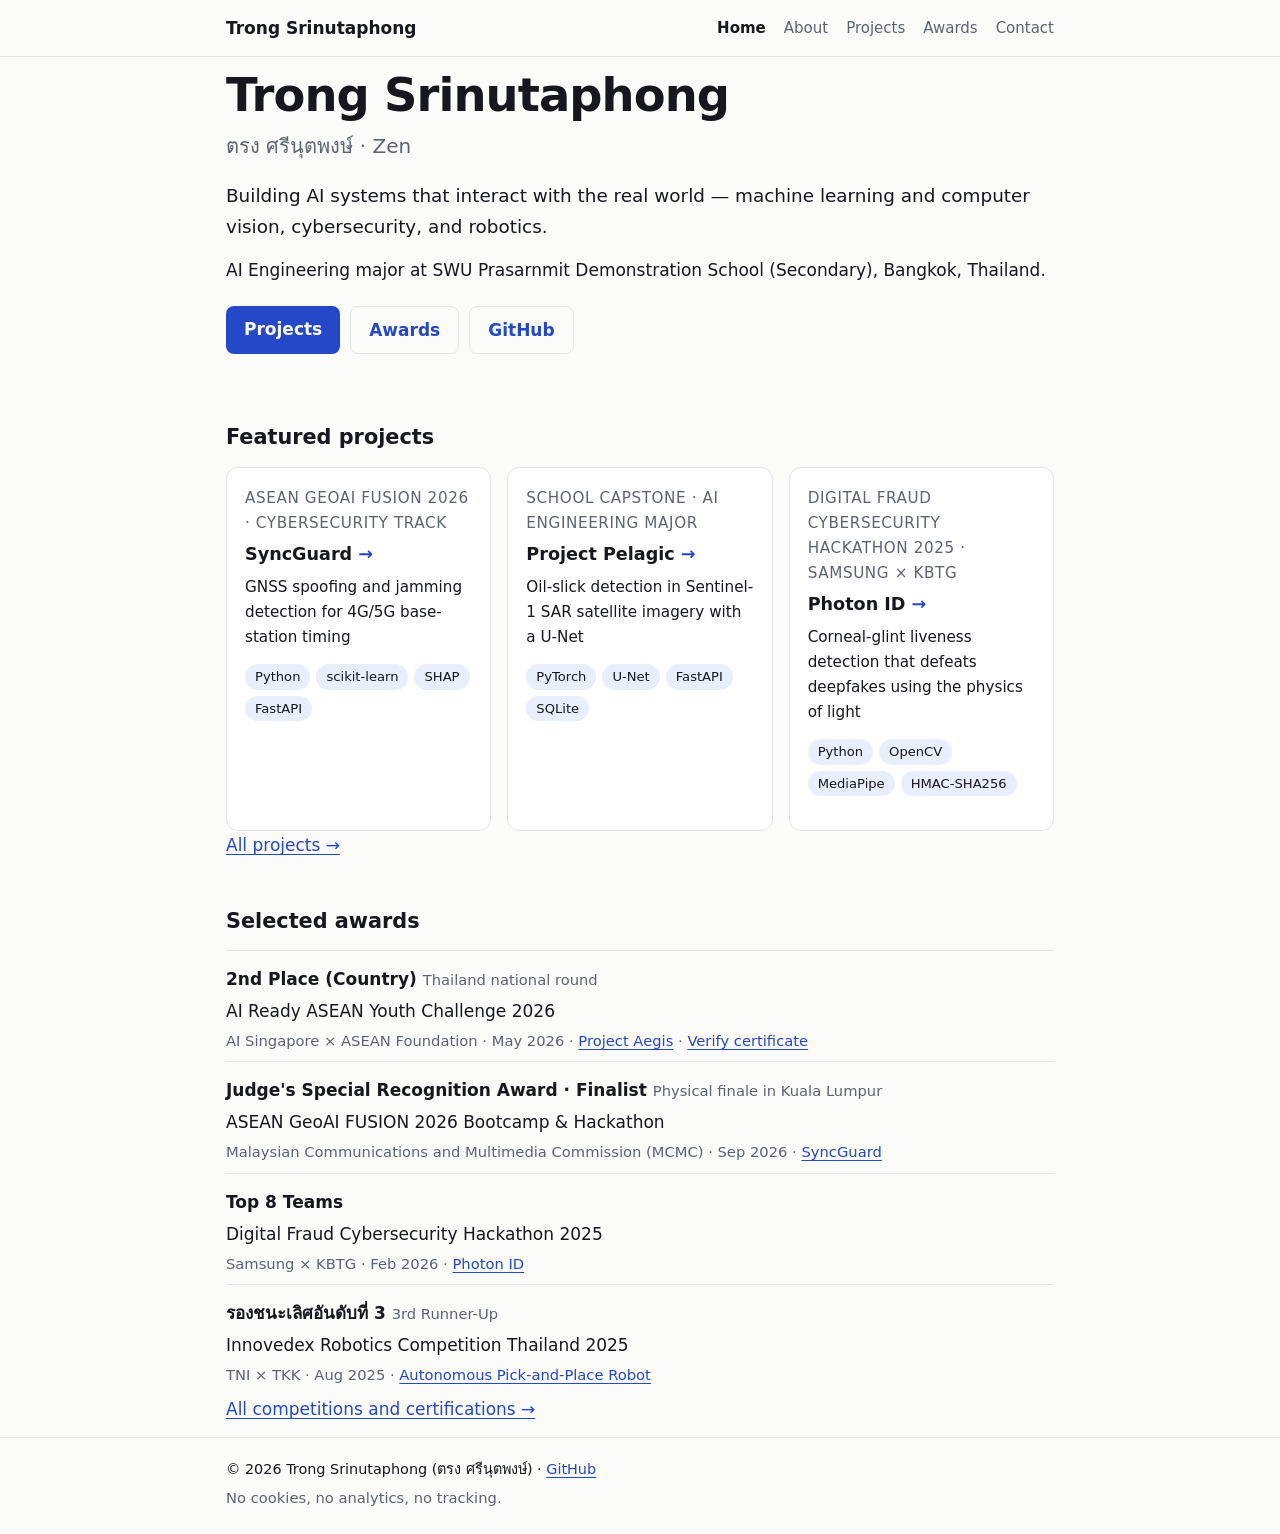
==== index.html @ 1305c26b "Initial portfolio site Static HTML/CSS portfolio for Trong Srinutaphong (Zen): home, about, projects" ====
<!doctype html>
<html lang="en">
<head>
<meta charset="utf-8">
<meta name="viewport" content="width=device-width, initial-scale=1">
<title>Trong Srinutaphong (Zen) — ML, Computer Vision, Cybersecurity &amp; Robotics</title>
<meta name="description" content="Trong Srinutaphong (ตรง ศรีนุตพงษ์, Zen) — student developer in Bangkok building machine learning, computer vision, cybersecurity and robotics projects.">
<meta name="author" content="Trong Srinutaphong">
<link rel="canonical" href="https://trongsrinutaphong.vercel.app/">
<meta property="og:type" content="profile">
<meta property="og:site_name" content="Trong Srinutaphong">
<meta property="og:title" content="Trong Srinutaphong (Zen) — ML, Computer Vision, Cybersecurity &amp; Robotics">
<meta property="og:description" content="Trong Srinutaphong (ตรง ศรีนุตพงษ์, Zen) — student developer in Bangkok building machine learning, computer vision, cybersecurity and robotics projects.">
<meta property="og:url" content="https://trongsrinutaphong.vercel.app/">
<meta property="og:image" content="https://trongsrinutaphong.vercel.app/og.png">
<meta property="og:image:width" content="1200">
<meta property="og:image:height" content="630">
<meta property="og:image:alt" content="Trong Srinutaphong (ตรง ศรีนุตพงษ์) — ML, computer vision, cybersecurity and robotics">
<meta name="twitter:card" content="summary_large_image">
<meta name="twitter:title" content="Trong Srinutaphong (Zen) — ML, Computer Vision, Cybersecurity &amp; Robotics">
<meta name="twitter:description" content="Trong Srinutaphong (ตรง ศรีนุตพงษ์, Zen) — student developer in Bangkok building machine learning, computer vision, cybersecurity and robotics projects.">
<meta name="twitter:image" content="https://trongsrinutaphong.vercel.app/og.png">
<link rel="icon" href="/favicon.svg" type="image/svg+xml">
<link rel="stylesheet" href="/styles.css">
<!-- TODO: Google Search Console verification — replace with Zen's code:
<meta name="google-site-verification" content="PASTE_CODE_HERE">
-->
<script type="application/ld+json">
{
 "@context": "https://schema.org",
 "@graph": [
  {
   "@type": "Person",
   "@id": "https://trongsrinutaphong.vercel.app/#person",
   "name": "Trong Srinutaphong",
   "alternateName": [
    "ตรง ศรีนุตพงษ์",
    "Zen"
   ],
   "givenName": "Trong",
   "familyName": "Srinutaphong",
   "url": "https://trongsrinutaphong.vercel.app/",
   "image": "https://trongsrinutaphong.vercel.app/og.png",
   "description": "Student developer in Bangkok working on machine learning, computer vision, cybersecurity and robotics.",
   "knowsAbout": [
    "Machine learning",
    "Computer vision",
    "Cybersecurity",
    "Robotics"
   ],
   "sameAs": [
    "https://github.com/Zenzencat"
   ]
  },
  {
   "@type": "WebSite",
   "@id": "https://trongsrinutaphong.vercel.app/#website",
   "url": "https://trongsrinutaphong.vercel.app/",
   "name": "Trong Srinutaphong",
   "alternateName": [
    "ตรง ศรีนุตพงษ์",
    "Zen Srinutaphong"
   ],
   "author": {
    "@id": "https://trongsrinutaphong.vercel.app/#person"
   },
   "inLanguage": "en"
  },
  {
   "@type": "ProfilePage",
   "url": "https://trongsrinutaphong.vercel.app/",
   "name": "Trong Srinutaphong",
   "mainEntity": {
    "@id": "https://trongsrinutaphong.vercel.app/#person"
   },
   "dateModified": "2026-10-15"
  }
 ]
}
</script>
</head>
<body>
<header class="site-header"><div class="wrap">
<a class="brand" href="/">Trong Srinutaphong</a>
<nav aria-label="Main"><a href="/" aria-current="page">Home</a><a href="/about/">About</a><a href="/projects/">Projects</a><a href="/awards/">Awards</a><a href="/contact/">Contact</a></nav>
</div></header>
<main class="wrap">
<section class="hero">
<h1>Trong Srinutaphong</h1>
<p class="names"><span lang="th">ตรง ศรีนุตพงษ์</span> · Zen</p>
<p class="lead">Building AI systems that interact with the real world — machine learning and computer vision, cybersecurity, and robotics.</p>
<p>AI Engineering major at SWU Prasarnmit Demonstration School (Secondary), Bangkok, Thailand.</p>
<p class="cta"><a class="btn" href="/projects/">Projects</a> <a class="btn ghost" href="/awards/">Awards</a> <a class="btn ghost" href="https://github.com/Zenzencat" rel="me">GitHub</a></p>
</section>
<section>
<h2>Featured projects</h2>
<div class="grid"><article class="card">
<p class="kicker">ASEAN GeoAI FUSION 2026 · Cybersecurity track</p>
<h3><a href="/projects/syncguard/">SyncGuard</a></h3>
<p>GNSS spoofing and jamming detection for 4G/5G base-station timing</p>
<ul class="tags"><li>Python</li><li>scikit-learn</li><li>SHAP</li><li>FastAPI</li></ul>
</article><article class="card">
<p class="kicker">School capstone · AI Engineering major</p>
<h3><a href="/projects/pelagic/">Project Pelagic</a></h3>
<p>Oil-slick detection in Sentinel-1 SAR satellite imagery with a U-Net</p>
<ul class="tags"><li>PyTorch</li><li>U-Net</li><li>FastAPI</li><li>SQLite</li></ul>
</article><article class="card">
<p class="kicker">Digital Fraud Cybersecurity Hackathon 2025 · Samsung × KBTG</p>
<h3><a href="/projects/photon-id/">Photon ID</a></h3>
<p>Corneal-glint liveness detection that defeats deepfakes using the physics of light</p>
<ul class="tags"><li>Python</li><li>OpenCV</li><li>MediaPipe</li><li>HMAC-SHA256</li></ul>
</article></div>
<p><a href="/projects/">All projects →</a></p>
</section>
<section>
<h2>Selected awards</h2>
<ul class="awards"><li id="ai-ready" class="award">
<p class="award-name">2nd Place (Country) <span class="note">Thailand national round</span></p>
<p class="award-event">AI Ready ASEAN Youth Challenge 2026</p>
<p class="muted">AI Singapore × ASEAN Foundation · May 2026 · <a href="/projects/aegis/">Project Aegis</a> · <a href="https://www.virtualbadge.io/certificate-validator?credential=f7891a15-5e89-478b-bf9b-be5bb93799fa" rel="noopener">Verify certificate</a></p>
</li><li id="geoai" class="award">
<p class="award-name">Judge's Special Recognition Award · Finalist <span class="note">Physical finale in Kuala Lumpur</span></p>
<p class="award-event">ASEAN GeoAI FUSION 2026 Bootcamp &amp; Hackathon</p>
<p class="muted">Malaysian Communications and Multimedia Commission (MCMC) · Sep 2026 · <a href="/projects/syncguard/">SyncGuard</a></p>
</li><li id="samsung-kbtg" class="award">
<p class="award-name">Top 8 Teams </p>
<p class="award-event">Digital Fraud Cybersecurity Hackathon 2025</p>
<p class="muted">Samsung × KBTG · Feb 2026 · <a href="/projects/photon-id/">Photon ID</a></p>
</li><li id="innovedex" class="award">
<p class="award-name"><span lang="th">รองชนะเลิศอันดับที่ 3</span> <span class="note">3rd Runner-Up</span></p>
<p class="award-event">Innovedex Robotics Competition Thailand 2025</p>
<p class="muted">TNI × TKK · Aug 2025 · <a href="/projects/pick-and-place-robot/">Autonomous Pick-and-Place Robot</a></p>
</li></ul>
<p><a href="/awards/">All competitions and certifications →</a></p>
</section>
</main>
<footer class="site-footer"><div class="wrap">
<p>© 2026 Trong Srinutaphong (<span lang="th">ตรง ศรีนุตพงษ์</span>) · <a href="https://github.com/Zenzencat" rel="me">GitHub</a></p>
<p class="muted">No cookies, no analytics, no tracking.</p>
</div></footer>
</body>
</html>
---- styles.css ----
:root {
  --bg: #fbfbfa;
  --fg: #16181d;
  --muted: #5d6470;
  --line: #e3e5e8;
  --card: #ffffff;
  --accent: #2448c7;
  --accent-soft: #e9eefc;
  --font: system-ui, -apple-system, "Segoe UI", "Leelawadee UI", "Noto Sans Thai", "Sukhumvit Set", Roboto, sans-serif;
}
@media (prefers-color-scheme: dark) {
  :root {
    --bg: #111317;
    --fg: #e8eaed;
    --muted: #9aa1ac;
    --line: #2a2e35;
    --card: #181b21;
    --accent: #8fa8ff;
    --accent-soft: #1e2640;
  }
}
* { box-sizing: border-box; }
html { -webkit-text-size-adjust: 100%; }
body {
  margin: 0;
  background: var(--bg);
  color: var(--fg);
  font: 17px/1.65 var(--font);
}
.wrap { max-width: 860px; margin: 0 auto; padding: 0 16px; }
a { color: var(--accent); text-underline-offset: 3px; }
a:hover { text-decoration-thickness: 2px; }

.site-header { border-bottom: 1px solid var(--line); }
.site-header .wrap { display: flex; flex-wrap: wrap; gap: 8px 24px; align-items: center; justify-content: space-between; padding-top: 14px; padding-bottom: 14px; }
.brand { font-weight: 700; color: var(--fg); text-decoration: none; }
.site-header nav { display: flex; flex-wrap: wrap; gap: 4px 18px; font-size: 15px; }
.site-header nav a { color: var(--muted); text-decoration: none; }
.site-header nav a[aria-current] { color: var(--fg); font-weight: 600; }

main { padding-top: 40px; padding-bottom: 56px; }
h1 { font-size: clamp(2rem, 6vw, 2.9rem); line-height: 1.15; margin: 0 0 8px; letter-spacing: -0.02em; }
h2 { font-size: 1.3rem; margin: 44px 0 12px; }
h3 { font-size: 1.1rem; margin: 4px 0 6px; }
p { margin: 0 0 14px; }
.lead { font-size: 1.15rem; color: var(--fg); }
.names { font-size: 1.25rem; color: var(--muted); margin-bottom: 18px; }
.muted, .note { color: var(--muted); font-size: 0.92rem; }
.note { font-weight: 400; }
.kicker { color: var(--muted); font-size: 0.85rem; text-transform: uppercase; letter-spacing: 0.04em; margin-bottom: 4px; }
.credit { border-left: 3px solid var(--accent); padding-left: 12px; }
.crumbs { font-size: 0.9rem; color: var(--muted); margin-bottom: 20px; }

.hero { padding: 12px 0 8px; }
.cta { display: flex; flex-wrap: wrap; gap: 10px; margin-top: 22px; }
.btn { display: inline-block; padding: 9px 18px; border-radius: 8px; background: var(--accent); color: var(--bg); font-weight: 600; text-decoration: none; }
.btn.ghost { background: transparent; color: var(--accent); border: 1px solid var(--line); }

.grid { display: grid; grid-template-columns: repeat(auto-fill, minmax(240px, 1fr)); gap: 16px; }
.card { background: var(--card); border: 1px solid var(--line); border-radius: 12px; padding: 18px; }
.card h3 a { color: var(--fg); text-decoration: none; }
.card h3 a::after { content: " →"; color: var(--accent); }
.card p { font-size: 0.95rem; }

.tags { list-style: none; padding: 0; margin: 10px 0 16px; display: flex; flex-wrap: wrap; gap: 6px; }
.tags li { background: var(--accent-soft); color: var(--fg); border-radius: 999px; padding: 2px 10px; font-size: 0.82rem; }

.awards { list-style: none; padding: 0; margin: 0; }
.award { border-top: 1px solid var(--line); padding: 14px 0 4px; }
.award p { margin: 0 0 4px; }
.award-name { font-weight: 650; }
.award-event { color: var(--fg); }
.focus li, ol li { margin-bottom: 6px; }
.contact { font-size: 1.1rem; }

.site-footer { border-top: 1px solid var(--line); padding: 20px 0; font-size: 0.9rem; }
.site-footer p { margin: 0 0 4px; }
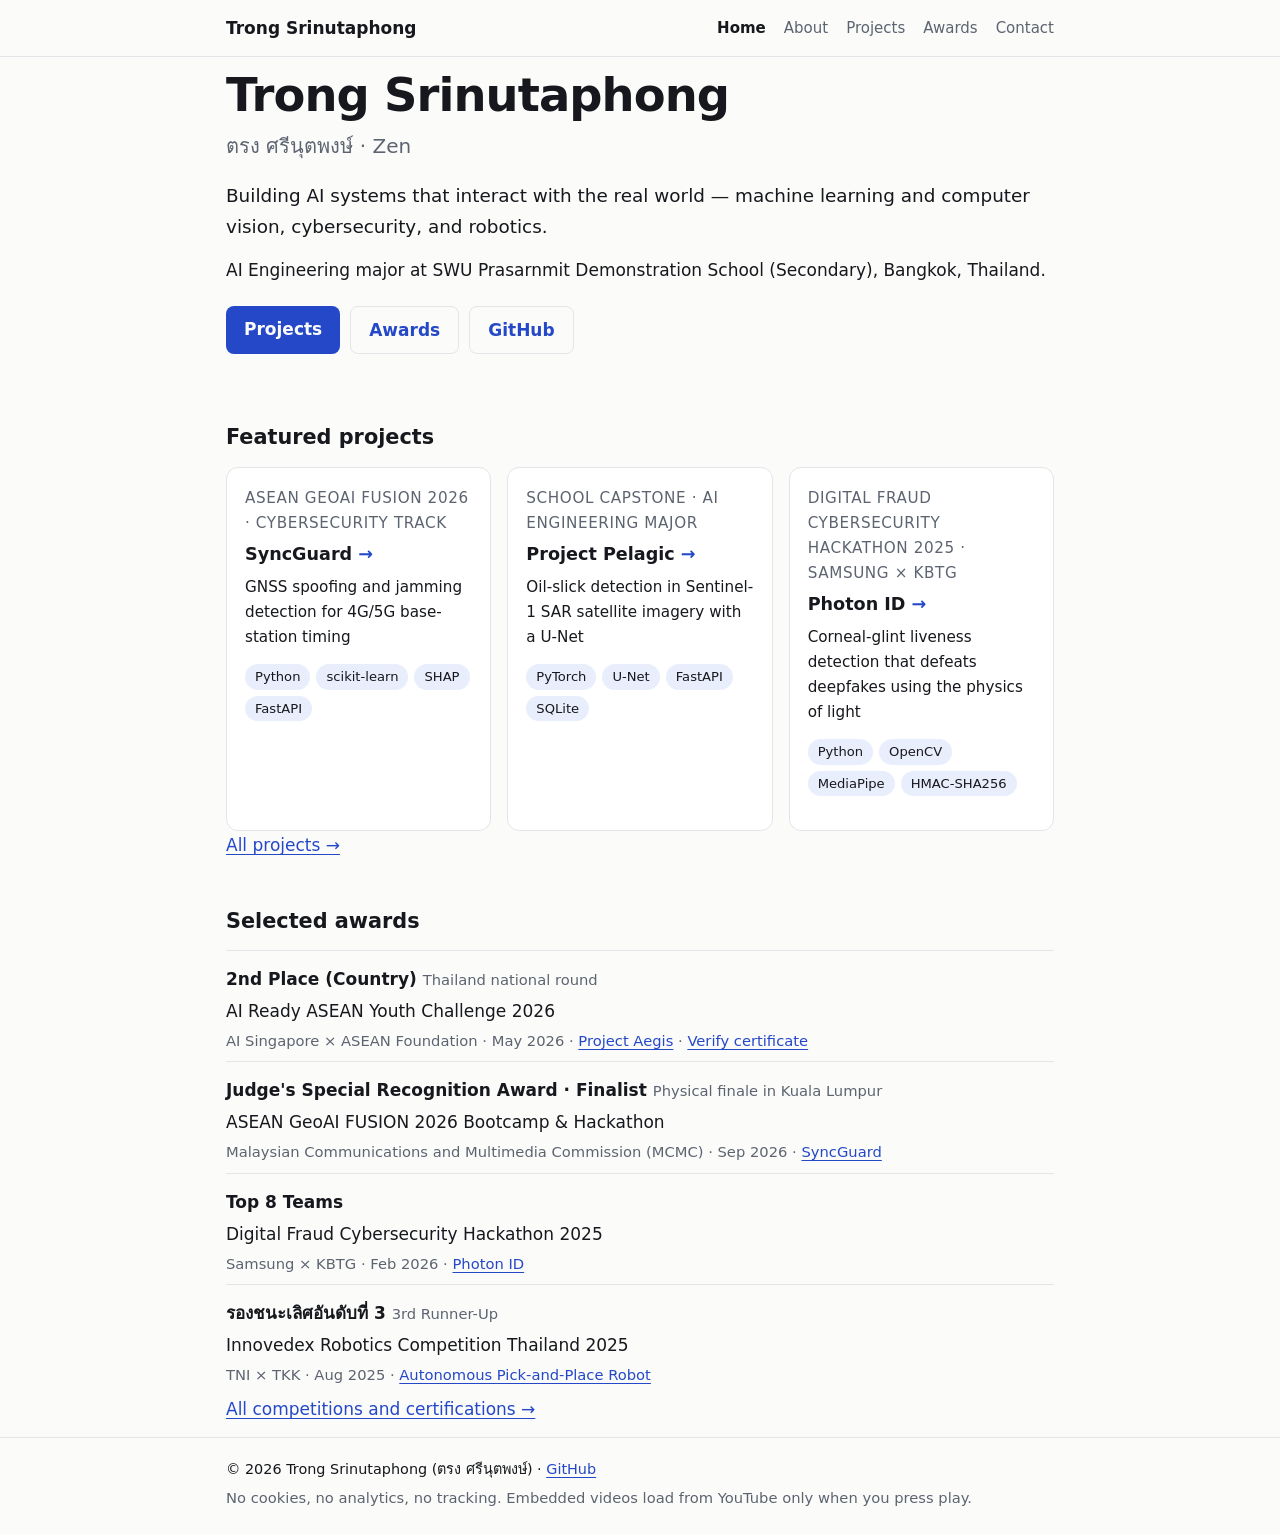
==== commit 60774a4b: "Add Arrival Guard page and click-to-load video embeds Co-Authored-By: Claude Opus 5.5 <noreply@anthr" ====
--- a/index.html
+++ b/index.html
@@ -136,7 +136,7 @@
 </main>
 <footer class="site-footer"><div class="wrap">
 <p>© 2026 Trong Srinutaphong (<span lang="th">ตรง ศรีนุตพงษ์</span>) · <a href="https://github.com/Zenzencat" rel="me">GitHub</a></p>
-<p class="muted">No cookies, no analytics, no tracking.</p>
+<p class="muted">No cookies, no analytics, no tracking. Embedded videos load from YouTube only when you press play.</p>
 </div></footer>
 </body>
 </html>
--- a/styles.css
+++ b/styles.css
@@ -75,3 +75,6 @@
 
 .site-footer { border-top: 1px solid var(--line); padding: 20px 0; font-size: 0.9rem; }
 .site-footer p { margin: 0 0 4px; }
+
+.video { position: relative; aspect-ratio: 16 / 9; border-radius: 12px; overflow: hidden; background: #16181d; margin-bottom: 8px; }
+.video iframe { position: absolute; inset: 0; width: 100%; height: 100%; border: 0; }
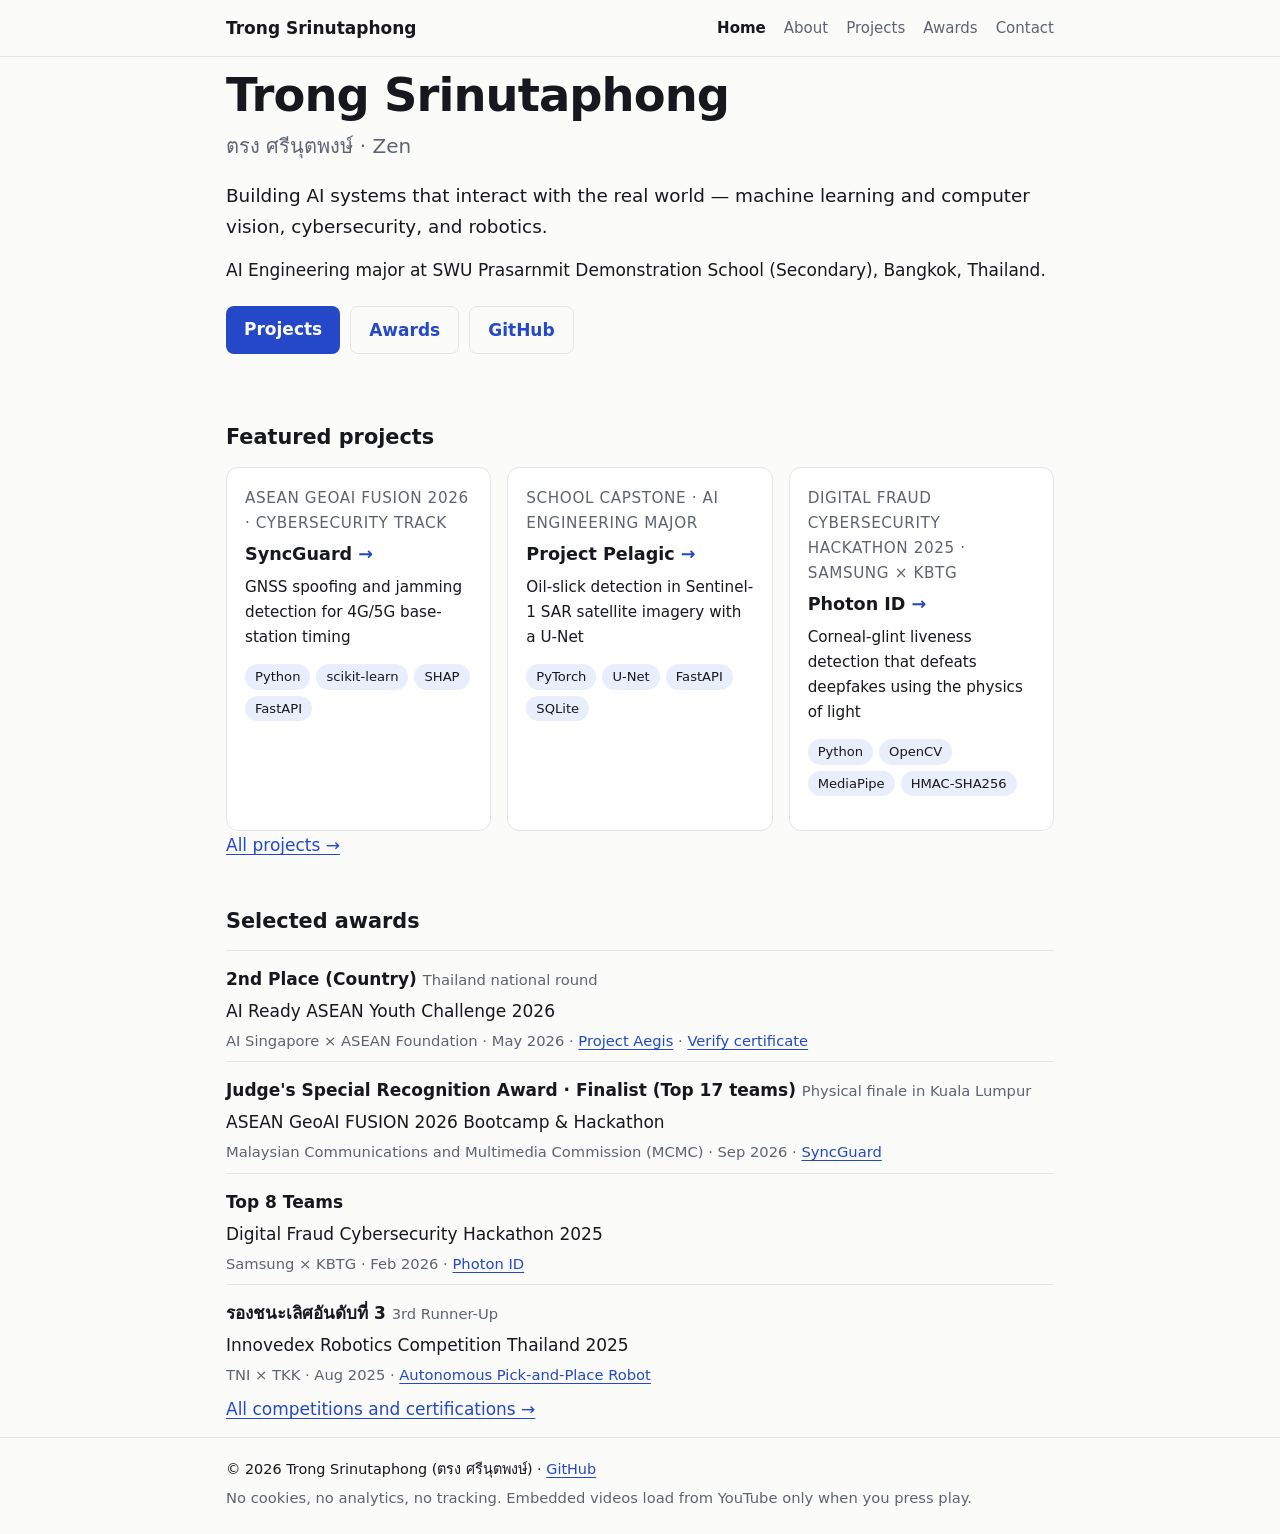
==== commit 0878ea18: "Add GeoAI Explorer, AGAIF top 17, Trinity, YouTube; update roles - Awards: AGAIF "Finalist (Top 17 t" ====
--- a/index.html
+++ b/index.html
@@ -22,9 +22,7 @@
 <meta name="twitter:image" content="https://trongsrinutaphong.vercel.app/og.png">
 <link rel="icon" href="/favicon.svg" type="image/svg+xml">
 <link rel="stylesheet" href="/styles.css">
-<!-- TODO: Google Search Console verification — replace with Zen's code:
-<meta name="google-site-verification" content="PASTE_CODE_HERE">
--->
+<meta name="google-site-verification" content="jW9n_i6yEAN34gKyQfr5KkFeoRcXkhDFv_XsUAGN0WI">
 <script type="application/ld+json">
 {
  "@context": "https://schema.org",
@@ -49,7 +47,8 @@
     "Robotics"
    ],
    "sameAs": [
-    "https://github.com/Zenzencat"
+    "https://github.com/Zenzencat",
+    "https://www.youtube.com/@ZenTrongSrinutaphong"
    ]
   },
   {
@@ -119,7 +118,7 @@
 <p class="award-event">AI Ready ASEAN Youth Challenge 2026</p>
 <p class="muted">AI Singapore × ASEAN Foundation · May 2026 · <a href="/projects/aegis/">Project Aegis</a> · <a href="https://www.virtualbadge.io/certificate-validator?credential=f7891a15-5e89-478b-bf9b-be5bb93799fa" rel="noopener">Verify certificate</a></p>
 </li><li id="geoai" class="award">
-<p class="award-name">Judge's Special Recognition Award · Finalist <span class="note">Physical finale in Kuala Lumpur</span></p>
+<p class="award-name">Judge's Special Recognition Award · Finalist (Top 17 teams) <span class="note">Physical finale in Kuala Lumpur</span></p>
 <p class="award-event">ASEAN GeoAI FUSION 2026 Bootcamp &amp; Hackathon</p>
 <p class="muted">Malaysian Communications and Multimedia Commission (MCMC) · Sep 2026 · <a href="/projects/syncguard/">SyncGuard</a></p>
 </li><li id="samsung-kbtg" class="award">
